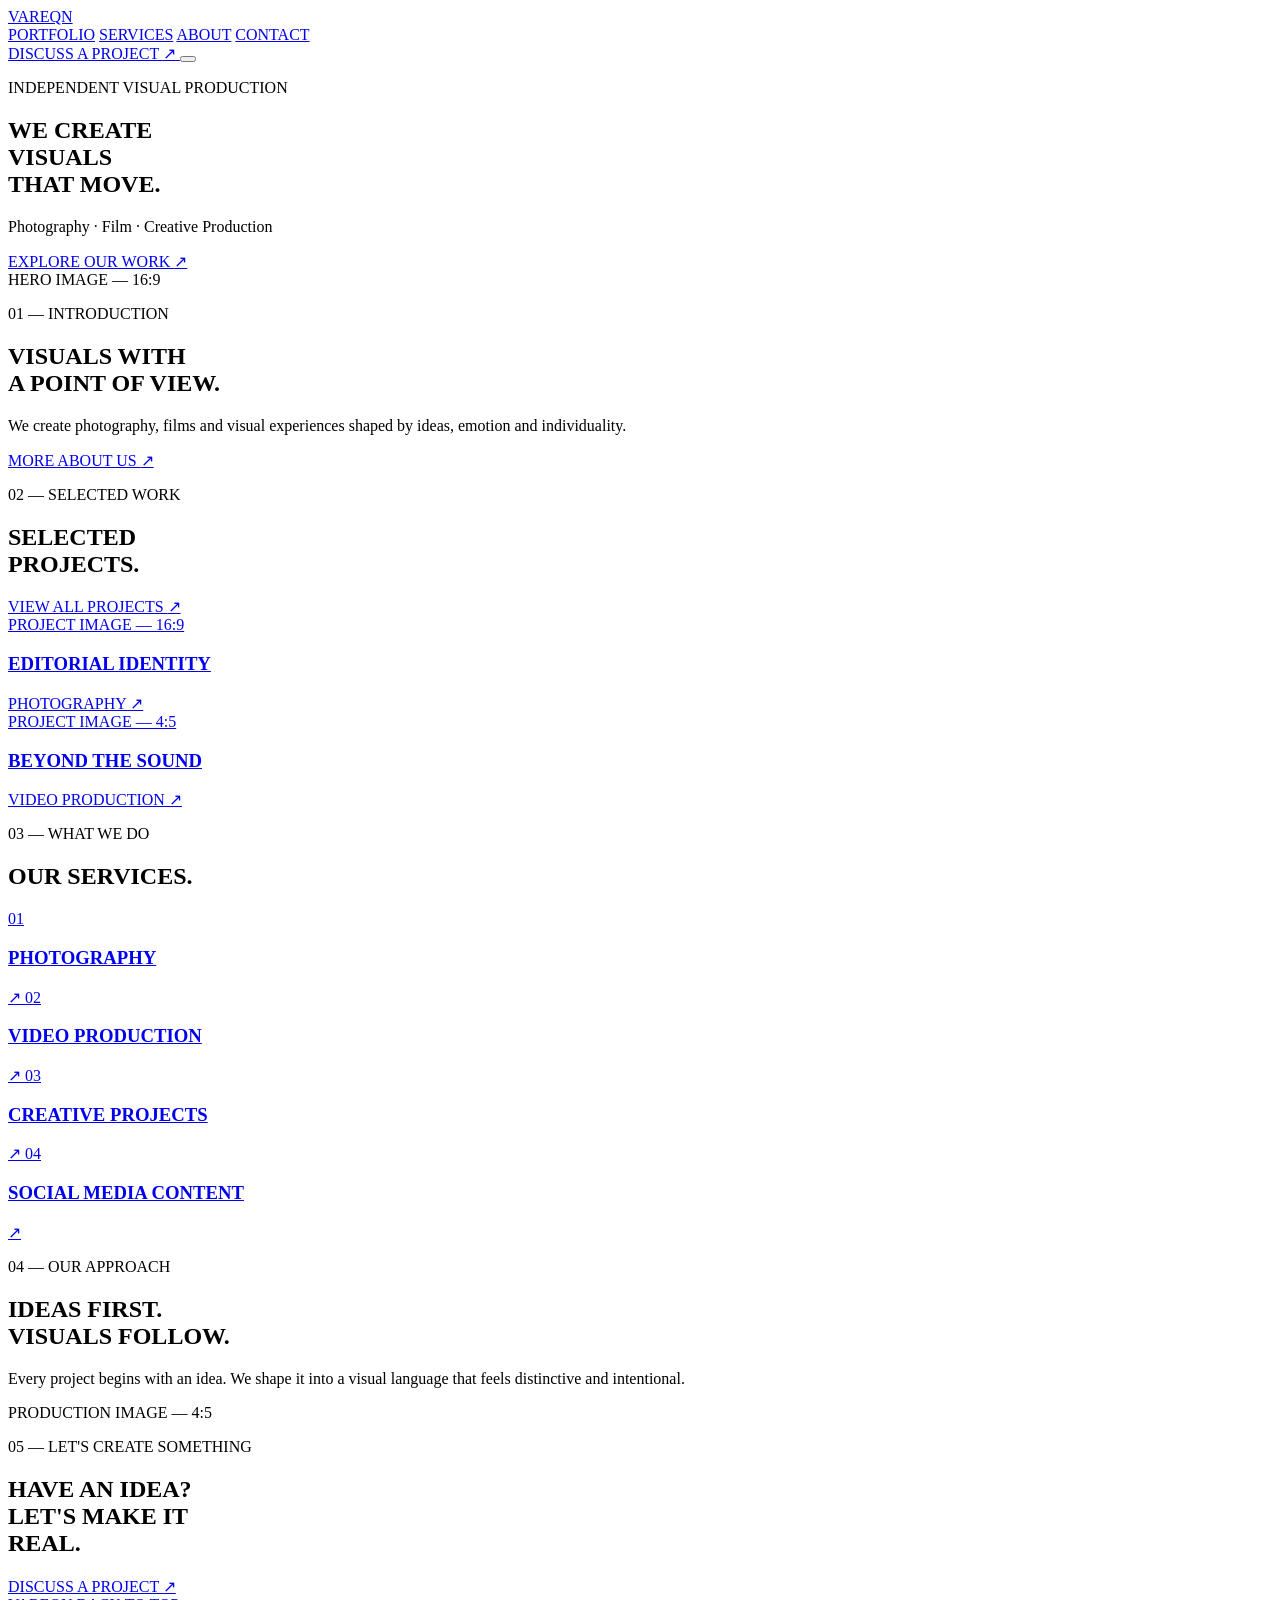
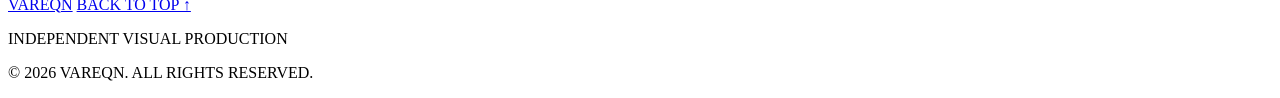
==== index.html @ 2f2aab73 "Create index.html" ====
<!DOCTYPE html>
<html lang="en">
<head>
  <meta charset="UTF-8">
  <meta name="viewport" content="width=device-width, initial-scale=1.0">

  <title>VAREQN — Independent Visual Production</title>
  <meta name="description" content="Photography, film and creative production for individuals, brands and businesses.">

  <meta name="theme-color" content="#101010">

  <!-- Google Fonts -->
  <link rel="preconnect" href="https://fonts.googleapis.com">
  <link rel="preconnect" href="https://fonts.gstatic.com" crossorigin>
  <link href="https://fonts.googleapis.com/css2?family=Inter:wght@400;500;600;700&family=Space+Grotesk:wght@400;500;600;700&display=swap" rel="stylesheet">

  <!-- Main stylesheet -->
  <link rel="stylesheet" href="./assets/css/style.css">

  <script src="./assets/js/main.js" defer></script>
</head>

<body>

  <!-- HEADER -->
  <header class="header">
    <div class="container header__inner">

      <a class="logo" href="./" aria-label="VAREQN Home">VAREQN</a>

      <nav class="nav" id="main-nav" aria-label="Main navigation">
        <a href="./portfolio/">PORTFOLIO</a>
        <a href="./services/">SERVICES</a>
        <a href="./about/">ABOUT</a>
        <a href="./contact/">CONTACT</a>
      </nav>

      <a class="button button--primary header__cta" href="./contact/">
        DISCUSS A PROJECT <span>↗</span>
      </a>

      <button class="menu-toggle" aria-label="Open menu"
        aria-expanded="false" aria-controls="main-nav">
        <span></span>
        <span></span>
      </button>

    </div>
  </header>


  <main>

    <!-- HERO -->
    <section class="hero">
      <div class="container">

        <div class="hero__content">
          <p class="eyebrow">INDEPENDENT VISUAL PRODUCTION</p>

          <h1 class="hero__title">
            WE CREATE<br>
            VISUALS<br>
            <span>THAT MOVE.</span>
          </h1>

          <div class="hero__bottom">
            <p class="hero__description">
              Photography · Film · Creative Production
            </p>

            <a class="text-link" href="./portfolio/">
              EXPLORE OUR WORK <span>↗</span>
            </a>
          </div>
        </div>

        <div class="media-placeholder hero__image">
          <span>HERO IMAGE — 16:9</span>
        </div>

      </div>
    </section>


    <!-- INTRODUCTION -->
    <section class="section introduction">
      <div class="container">

        <p class="eyebrow">01 — INTRODUCTION</p>

        <div class="introduction__content">
          <h2 class="section-title">
            VISUALS WITH<br>
            A POINT OF VIEW.
          </h2>

          <div class="introduction__text">
            <p>
              We create photography, films and visual experiences
              shaped by ideas, emotion and individuality.
            </p>

            <a class="text-link" href="./about/">
              MORE ABOUT US <span>↗</span>
            </a>
          </div>
        </div>

      </div>
    </section>


    <!-- PORTFOLIO -->
    <section class="section portfolio">
      <div class="container">

        <div class="section-heading">
          <div>
            <p class="eyebrow">02 — SELECTED WORK</p>
            <h2 class="section-title">SELECTED<br>PROJECTS.</h2>
          </div>

          <a class="text-link" href="./portfolio/">
            VIEW ALL PROJECTS <span>↗</span>
          </a>
        </div>

        <div class="portfolio__grid">

          <a class="project project--large"
            href="./portfolio/editorial-project-01/">
            <div class="media-placeholder project__image">
              <span>PROJECT IMAGE — 16:9</span>
            </div>
            <div class="project__info">
              <h3>EDITORIAL IDENTITY</h3>
              <span>PHOTOGRAPHY ↗</span>
            </div>
          </a>

          <a class="project project--small"
            href="./portfolio/">
            <div class="media-placeholder project__image">
              <span>PROJECT IMAGE — 4:5</span>
            </div>
            <div class="project__info">
              <h3>BEYOND THE SOUND</h3>
              <span>VIDEO PRODUCTION ↗</span>
            </div>
          </a>

        </div>

      </div>
    </section>


    <!-- SERVICES -->
    <section class="section services">
      <div class="container">

        <p class="eyebrow">03 — WHAT WE DO</p>
        <h2 class="section-title">OUR SERVICES.</h2>

        <div class="services__list">

          <a class="service-item" href="./services/photography/">
            <span class="service-item__number">01</span>
            <h3>PHOTOGRAPHY</h3>
            <span class="service-item__arrow">↗</span>
          </a>

          <a class="service-item" href="./services/video-production/">
            <span class="service-item__number">02</span>
            <h3>VIDEO PRODUCTION</h3>
            <span class="service-item__arrow">↗</span>
          </a>

          <a class="service-item" href="./services/creative-projects/">
            <span class="service-item__number">03</span>
            <h3>CREATIVE PROJECTS</h3>
            <span class="service-item__arrow">↗</span>
          </a>

          <a class="service-item" href="./services/social-media-content/">
            <span class="service-item__number">04</span>
            <h3>SOCIAL MEDIA CONTENT</h3>
            <span class="service-item__arrow">↗</span>
          </a>

        </div>

      </div>
    </section>


    <!-- OUR APPROACH -->
    <section class="section approach">
      <div class="container">

        <p class="eyebrow">04 — OUR APPROACH</p>

        <div class="approach__grid">

          <div>
            <h2 class="section-title">
              IDEAS FIRST.<br>
              VISUALS FOLLOW.
            </h2>

            <p class="approach__text">
              Every project begins with an idea.
              We shape it into a visual language
              that feels distinctive and intentional.
            </p>
          </div>

          <div class="media-placeholder approach__image">
            <span>PRODUCTION IMAGE — 4:5</span>
          </div>

        </div>

      </div>
    </section>


    <!-- CONTACT CTA -->
    <section class="section contact-cta">
      <div class="container">

        <p class="eyebrow">05 — LET'S CREATE SOMETHING</p>

        <h2 class="contact-cta__title">
          HAVE AN IDEA?<br>
          LET'S MAKE IT<br>
          <span>REAL.</span>
        </h2>

        <a class="button button--primary" href="./contact/">
          DISCUSS A PROJECT <span>↗</span>
        </a>

      </div>
    </section>

  </main>


  <!-- FOOTER -->
  <footer class="footer">
    <div class="container">

      <div class="footer__top">
        <a class="logo logo--large" href="./">VAREQN</a>

        <a class="text-link" href="#">
          BACK TO TOP ↑
        </a>
      </div>

      <div class="footer__bottom">
        <p>INDEPENDENT VISUAL PRODUCTION</p>
        <p>© 2026 VAREQN. ALL RIGHTS RESERVED.</p>
      </div>

    </div>
  </footer>

</body>
</html>
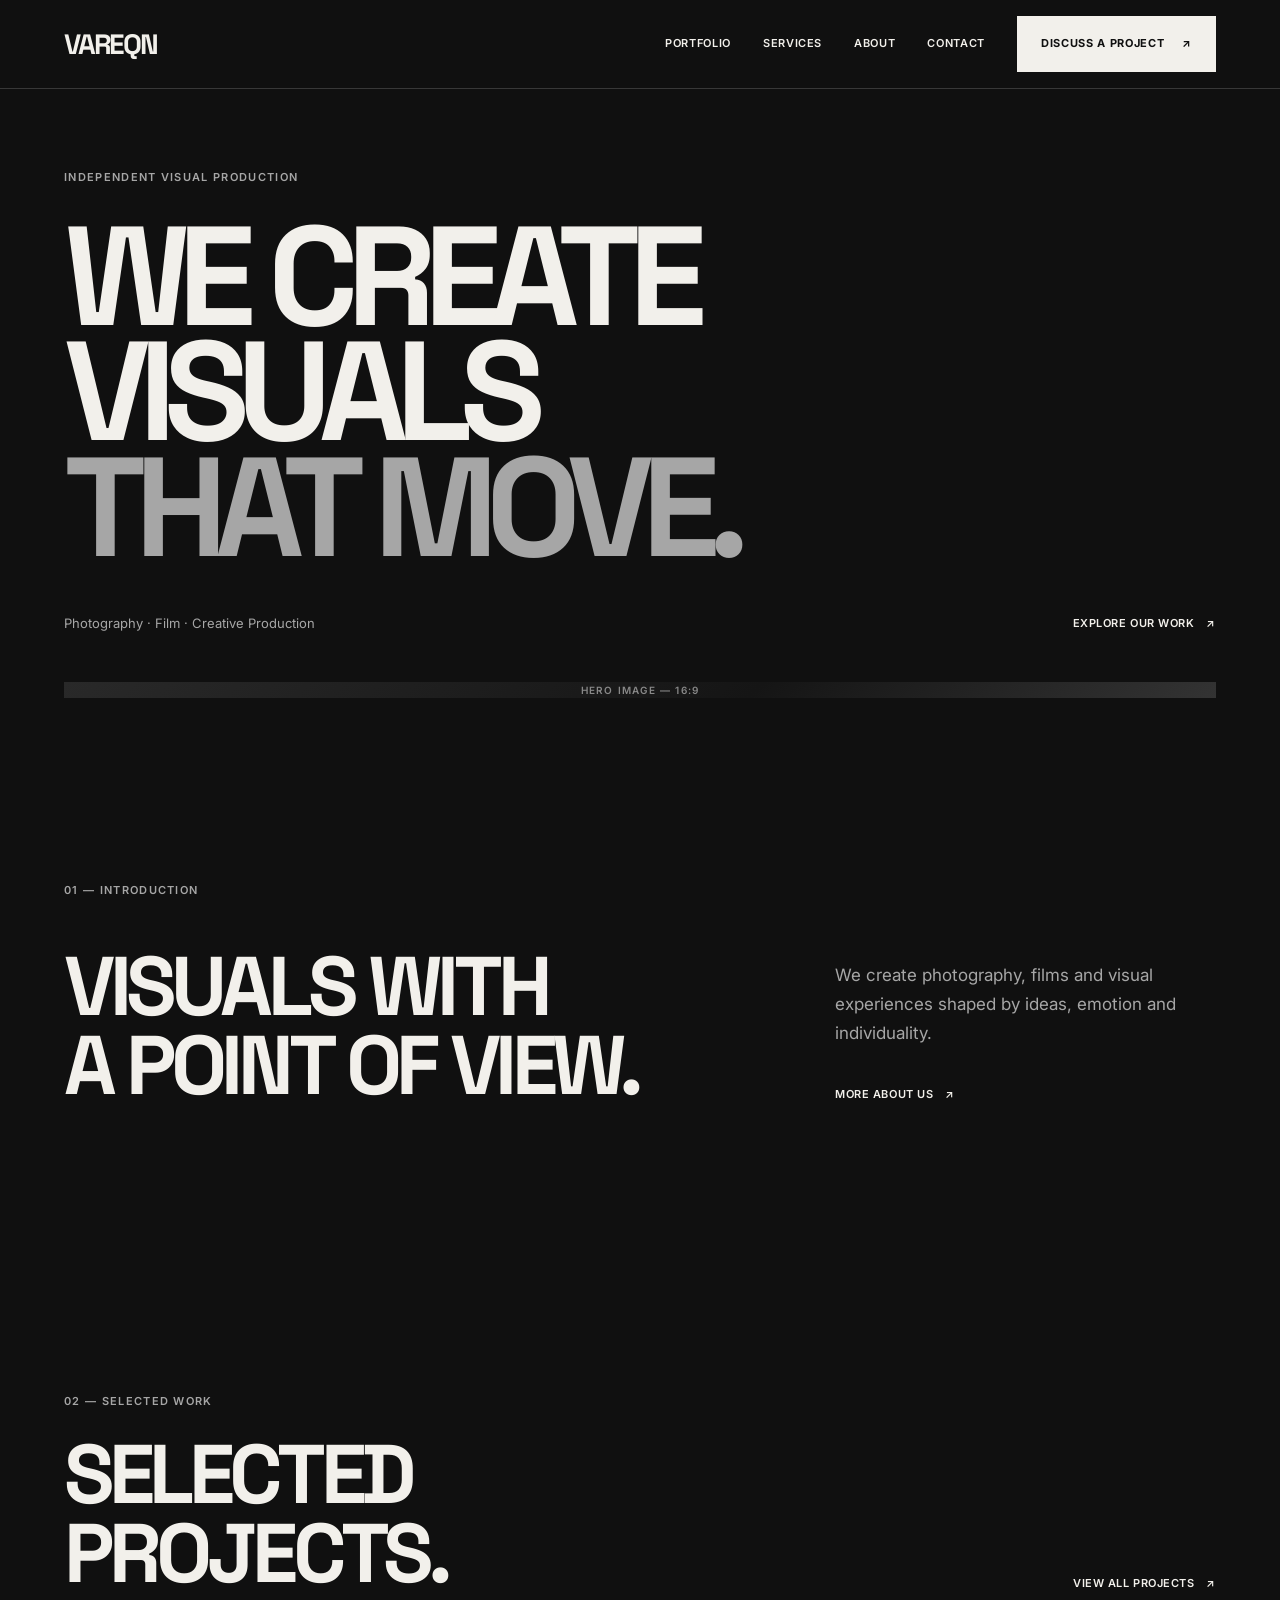
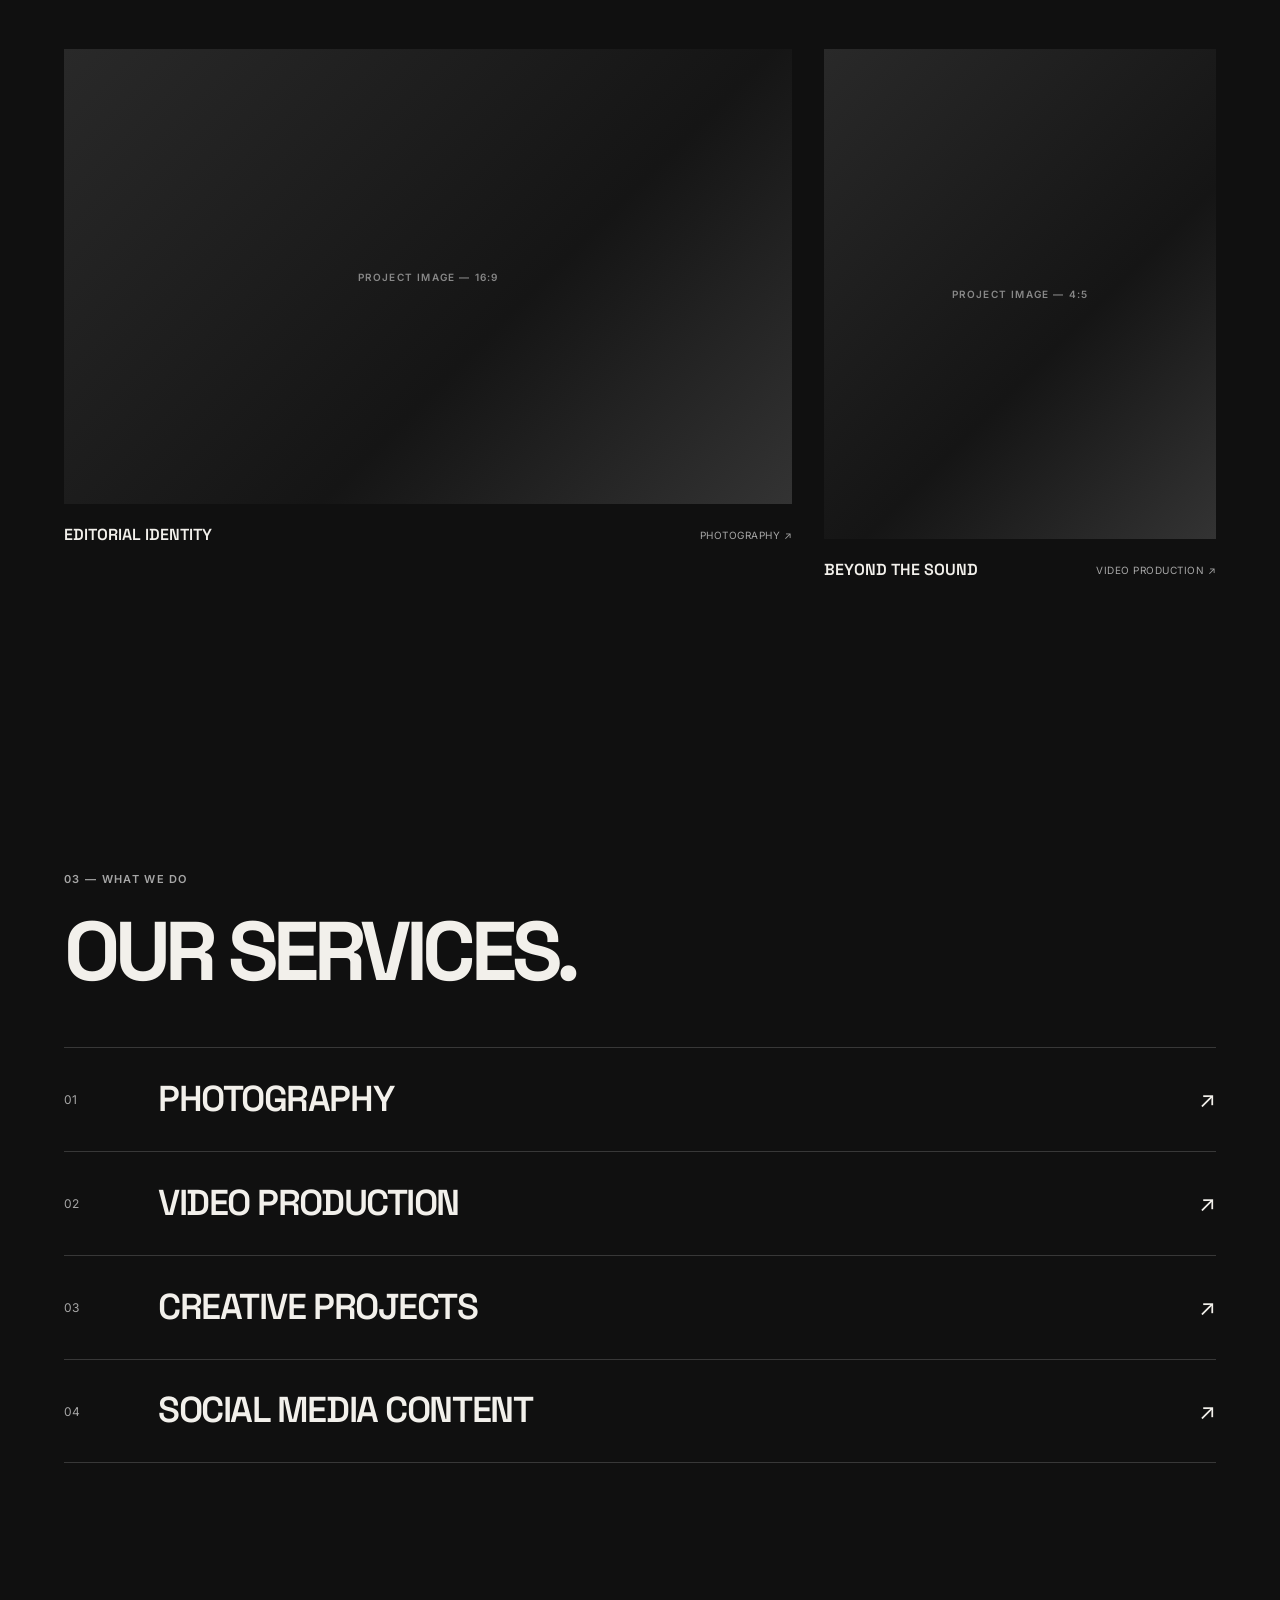
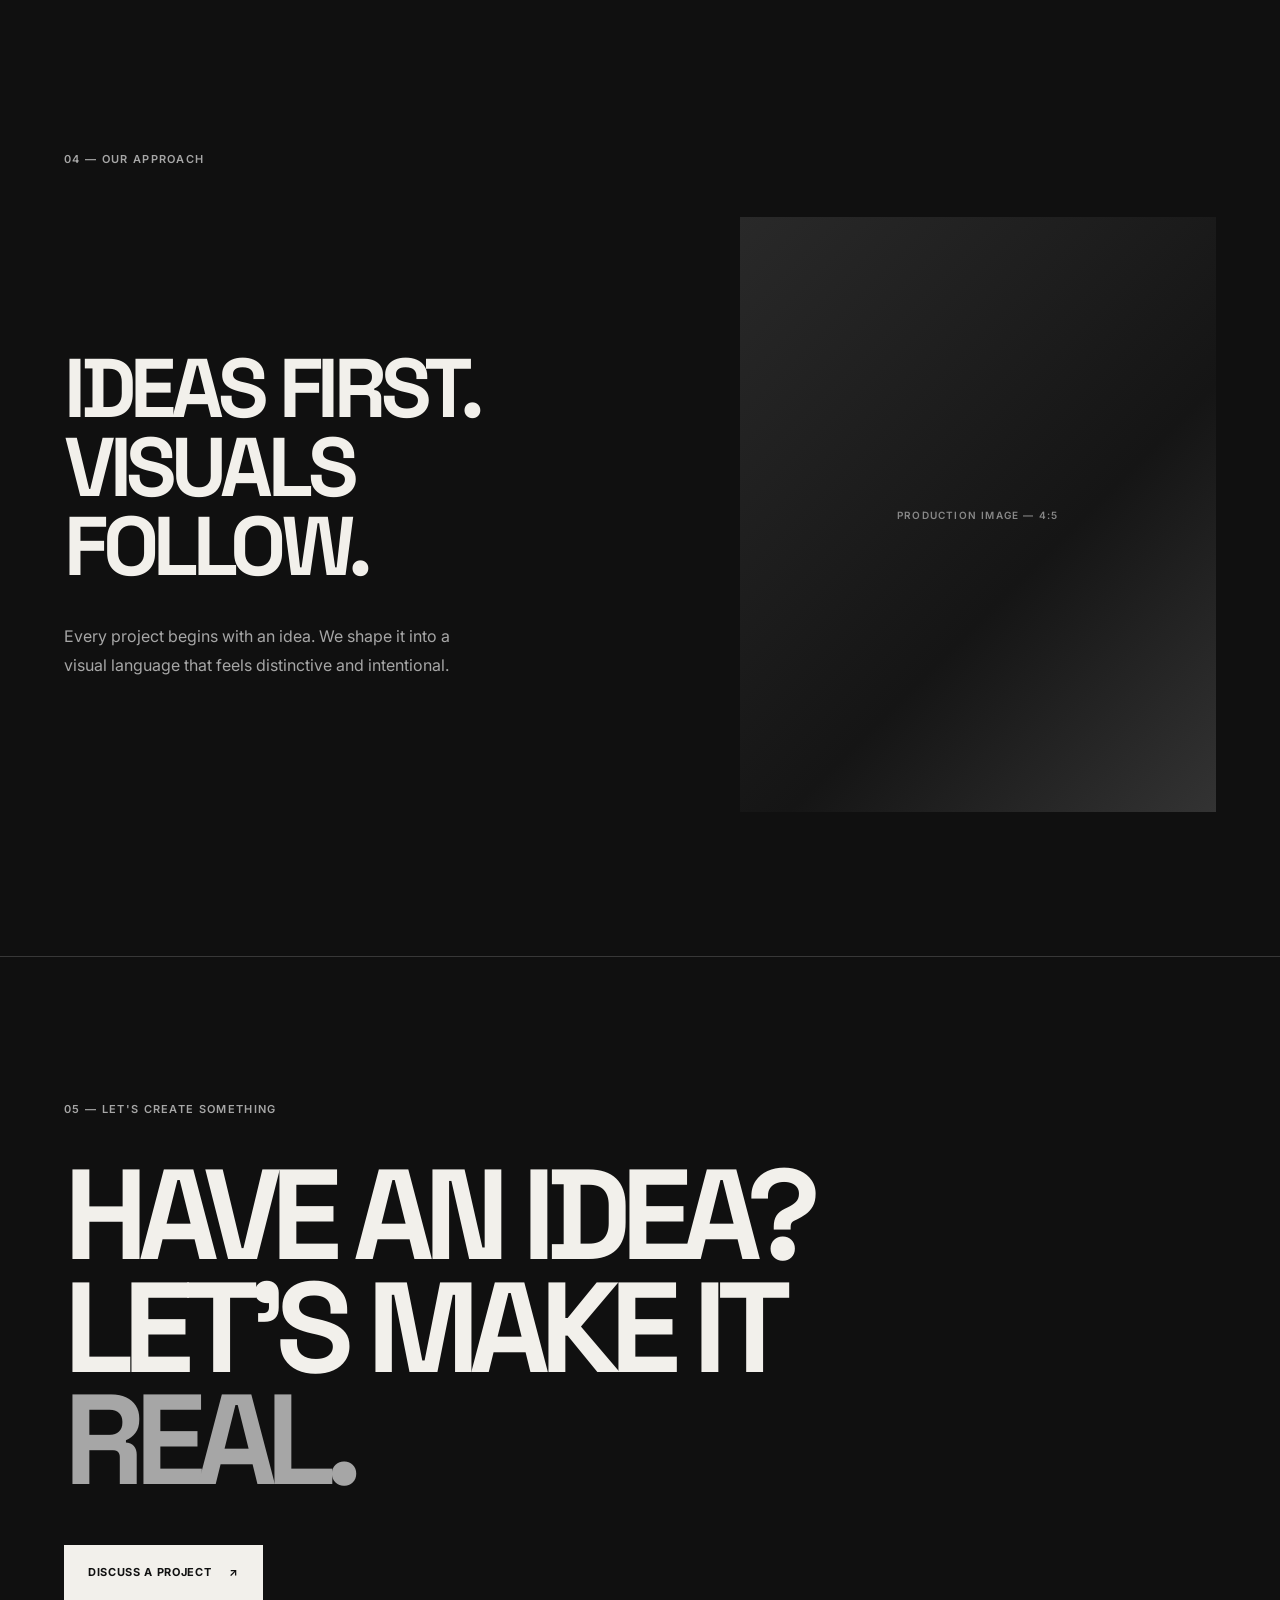
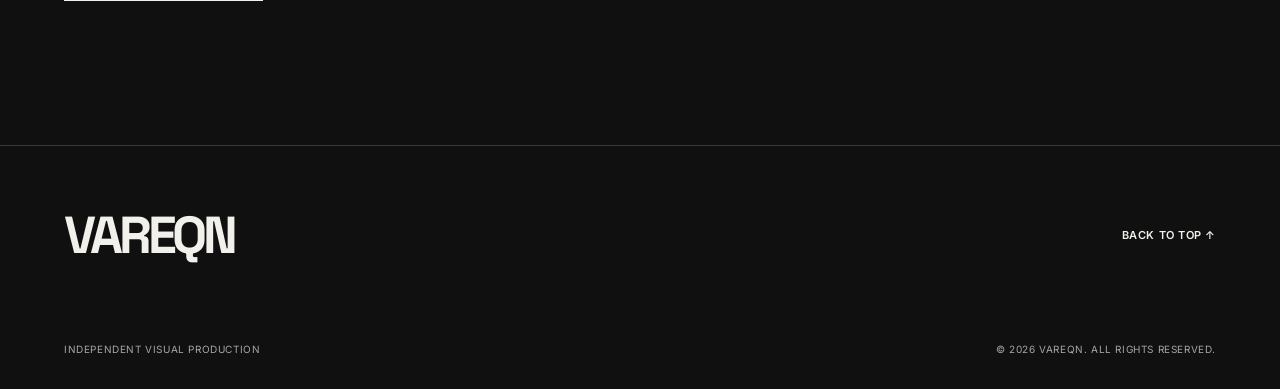
==== commit ca88af9d: "Update index.html" ====
--- a/index.html
+++ b/index.html
@@ -23,7 +23,7 @@
 <body>
 
   <!-- HEADER -->
-  <header class="header">
+  <header class="header" id="top">
     <div class="container header__inner">
 
       <a class="logo" href="./" aria-label="VAREQN Home">VAREQN</a>
@@ -255,9 +255,9 @@
       <div class="footer__top">
         <a class="logo logo--large" href="./">VAREQN</a>
 
-        <a class="text-link" href="#">
-          BACK TO TOP ↑
-        </a>
+        <a class="text-link" href="#top">
+        BACK TO TOP ↑
+        </a>         
       </div>
 
       <div class="footer__bottom">
--- a/assets/css/style.css
+++ b/assets/css/style.css
@@ -0,0 +1,608 @@
+/* ========================================
+   1. DESIGN SYSTEM
+======================================== */
+
+:root {
+  --color-bg: #101010;
+  --color-surface: #1C1C1C;
+  --color-text: #F2F0EB;
+  --color-muted: #A6A6A6;
+  --color-border: #383838;
+
+  --font-heading: "Space Grotesk", sans-serif;
+  --font-body: "Inter", sans-serif;
+
+  --container-width: 1440px;
+  --page-gutter: 64px;
+
+  --space-1: 8px;
+  --space-2: 16px;
+  --space-3: 24px;
+  --space-4: 32px;
+  --space-5: 48px;
+  --space-6: 64px;
+
+  --section-space: 144px;
+  --button-height: 56px;
+}
+
+
+/* ========================================
+   2. RESET & BASE
+======================================== */
+
+* {
+  margin: 0;
+  padding: 0;
+  box-sizing: border-box;
+}
+
+html {
+  scroll-behavior: smooth;
+}
+
+body {
+  background: var(--color-bg);
+  color: var(--color-text);
+  font-family: var(--font-body);
+  font-size: 16px;
+  line-height: 1.6;
+  -webkit-font-smoothing: antialiased;
+}
+
+a {
+  color: inherit;
+  text-decoration: none;
+}
+
+button {
+  font: inherit;
+}
+
+.container {
+  width: 100%;
+  max-width: var(--container-width);
+  margin: 0 auto;
+  padding-left: var(--page-gutter);
+  padding-right: var(--page-gutter);
+}
+
+.section {
+  padding-top: var(--section-space);
+  padding-bottom: var(--section-space);
+}
+
+
+/* ========================================
+   3. TYPOGRAPHY
+======================================== */
+
+h1, h2, h3, .logo {
+  font-family: var(--font-heading);
+}
+
+.eyebrow {
+  color: var(--color-muted);
+  font-size: 11px;
+  font-weight: 600;
+  letter-spacing: 0.12em;
+  text-transform: uppercase;
+}
+
+.section-title {
+  font-size: clamp(42px, 6.5vw, 88px);
+  font-weight: 700;
+  line-height: 0.95;
+  letter-spacing: -0.065em;
+  text-transform: uppercase;
+}
+
+
+/* ========================================
+   4. HEADER
+======================================== */
+
+.header {
+  position: relative;
+  z-index: 10;
+  border-bottom: 1px solid var(--color-border);
+}
+
+.header__inner {
+  min-height: 88px;
+  display: flex;
+  align-items: center;
+  justify-content: space-between;
+  gap: 32px;
+}
+
+.logo {
+  font-size: 28px;
+  font-weight: 700;
+  letter-spacing: -0.08em;
+}
+
+.nav {
+  display: flex;
+  align-items: center;
+  gap: 32px;
+  margin-left: auto;
+}
+
+.nav a,
+.header__cta {
+  font-size: 11px;
+  font-weight: 600;
+  letter-spacing: 0.06em;
+}
+
+.nav a {
+  transition: color 0.25s ease;
+}
+
+.nav a:hover {
+  color: var(--color-muted);
+}
+
+
+/* ========================================
+   5. BUTTONS & LINKS
+======================================== */
+
+.button {
+  min-height: var(--button-height);
+  padding: 0 24px;
+  display: inline-flex;
+  align-items: center;
+  justify-content: center;
+  gap: 18px;
+  font-size: 11px;
+  font-weight: 700;
+  letter-spacing: 0.06em;
+  transition: background 0.25s ease, color 0.25s ease;
+}
+
+.button--primary {
+  background: var(--color-text);
+  color: var(--color-bg);
+}
+
+.button--primary:hover {
+  background: var(--color-muted);
+}
+
+.text-link {
+  display: inline-flex;
+  align-items: center;
+  gap: 12px;
+  font-size: 11px;
+  font-weight: 600;
+  letter-spacing: 0.05em;
+}
+
+.text-link span {
+  transition: transform 0.25s ease;
+}
+
+.text-link:hover span {
+  transform: translate(4px, -4px);
+}
+
+
+/* ========================================
+   6. MOBILE MENU
+======================================== */
+
+.menu-toggle {
+  display: none;
+  width: 42px;
+  height: 42px;
+  background: transparent;
+  border: 0;
+  cursor: pointer;
+}
+
+.menu-toggle span {
+  display: block;
+  width: 24px;
+  height: 1px;
+  margin: 6px auto;
+  background: var(--color-text);
+}
+
+
+/* ========================================
+   7. HERO
+======================================== */
+
+.hero {
+  padding-top: 80px;
+  padding-bottom: 40px;
+}
+
+.hero__content {
+  padding-bottom: 48px;
+}
+
+.hero__title {
+  margin-top: 32px;
+  font-size: clamp(64px, 11vw, 144px);
+  font-weight: 700;
+  line-height: 0.82;
+  letter-spacing: -0.085em;
+}
+
+.hero__title span {
+  color: var(--color-muted);
+}
+
+.hero__bottom {
+  display: flex;
+  align-items: center;
+  justify-content: space-between;
+  gap: 24px;
+  margin-top: 48px;
+}
+
+.hero__description {
+  color: var(--color-muted);
+  font-size: 13px;
+}
+
+.media-placeholder {
+  position: relative;
+  display: flex;
+  align-items: center;
+  justify-content: center;
+  overflow: hidden;
+  background:
+    linear-gradient(135deg, #292929, #151515 60%, #333333);
+  color: #888;
+}
+
+.media-placeholder span {
+  font-size: 10px;
+  font-weight: 600;
+  letter-spacing: 0.12em;
+}
+
+
+/* ========================================
+   8. INTRODUCTION
+======================================== */
+
+.introduction__content {
+  display: grid;
+  grid-template-columns: 1.3fr 0.7fr;
+  gap: 64px;
+  align-items: end;
+  margin-top: 48px;
+}
+
+.introduction__text {
+  max-width: 390px;
+}
+
+.introduction__text p {
+  margin-bottom: 32px;
+  color: var(--color-muted);
+  font-size: 17px;
+  line-height: 1.7;
+}
+
+
+/* ========================================
+   9. PORTFOLIO
+======================================== */
+
+.section-heading {
+  display: flex;
+  align-items: end;
+  justify-content: space-between;
+  gap: 32px;
+  margin-bottom: 56px;
+}
+
+.section-heading .section-title {
+  margin-top: 24px;
+}
+
+.portfolio__grid {
+  display: grid;
+  grid-template-columns: 1.3fr 0.7fr;
+  gap: 32px;
+  align-items: start;
+}
+
+.project__image {
+  width: 100%;
+  aspect-ratio: 16 / 10;
+  transition: filter 0.3s ease;
+}
+
+.project--small .project__image {
+  aspect-ratio: 4 / 5;
+}
+
+.project:hover .project__image {
+  filter: brightness(1.2);
+}
+
+.project__info {
+  display: flex;
+  align-items: center;
+  justify-content: space-between;
+  gap: 16px;
+  margin-top: 18px;
+}
+
+.project__info h3 {
+  font-size: 16px;
+  font-weight: 600;
+}
+
+.project__info span {
+  color: var(--color-muted);
+  font-size: 10px;
+  letter-spacing: 0.05em;
+}
+
+
+/* ========================================
+   10. SERVICES
+======================================== */
+
+.services .section-title {
+  margin-top: 24px;
+  margin-bottom: 56px;
+}
+
+.service-item {
+  min-height: 104px;
+  display: grid;
+  grid-template-columns: 70px 1fr 40px;
+  align-items: center;
+  gap: 24px;
+  border-top: 1px solid var(--color-border);
+  transition: padding 0.25s ease;
+}
+
+.service-item:last-child {
+  border-bottom: 1px solid var(--color-border);
+}
+
+.service-item:hover {
+  padding-left: 12px;
+}
+
+.service-item__number {
+  color: var(--color-muted);
+  font-size: 12px;
+}
+
+.service-item h3 {
+  font-size: clamp(20px, 3vw, 36px);
+  font-weight: 600;
+  letter-spacing: -0.04em;
+}
+
+.service-item__arrow {
+  text-align: right;
+  font-size: 22px;
+}
+
+
+/* ========================================
+   11. APPROACH
+======================================== */
+
+.approach__grid {
+  display: grid;
+  grid-template-columns: 1fr 0.8fr;
+  gap: 80px;
+  align-items: center;
+  margin-top: 48px;
+}
+
+.approach__text {
+  max-width: 400px;
+  margin-top: 36px;
+  color: var(--color-muted);
+  line-height: 1.8;
+}
+
+.approach__image {
+  aspect-ratio: 4 / 5;
+}
+
+
+/* ========================================
+   12. CONTACT CTA
+======================================== */
+
+.contact-cta {
+  border-top: 1px solid var(--color-border);
+}
+
+.contact-cta__title {
+  margin-top: 40px;
+  margin-bottom: 48px;
+  font-size: clamp(64px, 10vw, 136px);
+  font-weight: 700;
+  line-height: 0.88;
+  letter-spacing: -0.08em;
+}
+
+.contact-cta__title span {
+  color: var(--color-muted);
+}
+
+
+/* ========================================
+   13. FOOTER
+======================================== */
+
+.footer {
+  padding-top: 48px;
+  padding-bottom: 32px;
+  border-top: 1px solid var(--color-border);
+}
+
+.footer__top,
+.footer__bottom {
+  display: flex;
+  align-items: center;
+  justify-content: space-between;
+  gap: 24px;
+}
+
+.logo--large {
+  font-size: 52px;
+}
+
+.footer__bottom {
+  margin-top: 64px;
+  color: var(--color-muted);
+  font-size: 10px;
+  letter-spacing: 0.06em;
+}
+
+
+/* ========================================
+   14. RESPONSIVE
+======================================== */
+
+@media (max-width: 1024px) {
+  :root {
+    --page-gutter: 32px;
+    --section-space: 100px;
+  }
+
+  .nav {
+    gap: 18px;
+  }
+
+  .header__cta {
+    padding: 0 16px;
+  }
+
+  .introduction__content,
+  .approach__grid {
+    gap: 40px;
+  }
+}
+
+
+@media (max-width: 767px) {
+  :root {
+    --page-gutter: 20px;
+    --section-space: 80px;
+  }
+
+  .header__inner {
+    min-height: 72px;
+  }
+
+  .logo {
+    font-size: 25px;
+  }
+
+  .header__cta {
+    display: none;
+  }
+
+  .menu-toggle {
+    display: block;
+  }
+
+  .nav {
+    position: absolute;
+    top: 72px;
+    left: 0;
+    right: 0;
+    display: none;
+    flex-direction: column;
+    align-items: stretch;
+    gap: 0;
+    padding: 12px var(--page-gutter) 24px;
+    background: var(--color-bg);
+    border-bottom: 1px solid var(--color-border);
+  }
+
+  .nav.is-open {
+    display: flex;
+  }
+
+  .nav a {
+    padding: 16px 0;
+    border-bottom: 1px solid var(--color-border);
+  }
+
+  .hero {
+    padding-top: 64px;
+  }
+
+  .hero__title {
+    font-size: clamp(58px, 13vw, 90px);
+  }
+
+  .hero__bottom {
+    align-items: flex-start;
+    flex-direction: column;
+  }
+
+  .introduction__content,
+  .approach__grid,
+  .portfolio__grid {
+    grid-template-columns: 1fr;
+  }
+
+  .introduction__content {
+    gap: 32px;
+  }
+
+  .section-heading {
+    align-items: flex-start;
+    flex-direction: column;
+  }
+
+  .project--small .project__image {
+    aspect-ratio: 16 / 10;
+  }
+
+  .service-item {
+    min-height: 82px;
+    grid-template-columns: 34px 1fr 24px;
+    gap: 12px;
+  }
+
+  .service-item h3 {
+    font-size: 20px;
+  }
+
+  .approach__grid {
+    gap: 32px;
+  }
+
+  .contact-cta__title {
+    font-size: clamp(56px, 12vw, 88px);
+  }
+
+  .footer__bottom {
+    align-items: flex-start;
+    flex-direction: column;
+    gap: 12px;
+    margin-top: 40px;
+  }
+}
+
+
+@media (prefers-reduced-motion: reduce) {
+  *,
+  *::before,
+  *::after {
+    scroll-behavior: auto !important;
+    transition-duration: 0.01ms !important;
+    animation-duration: 0.01ms !important;
+  }
+}
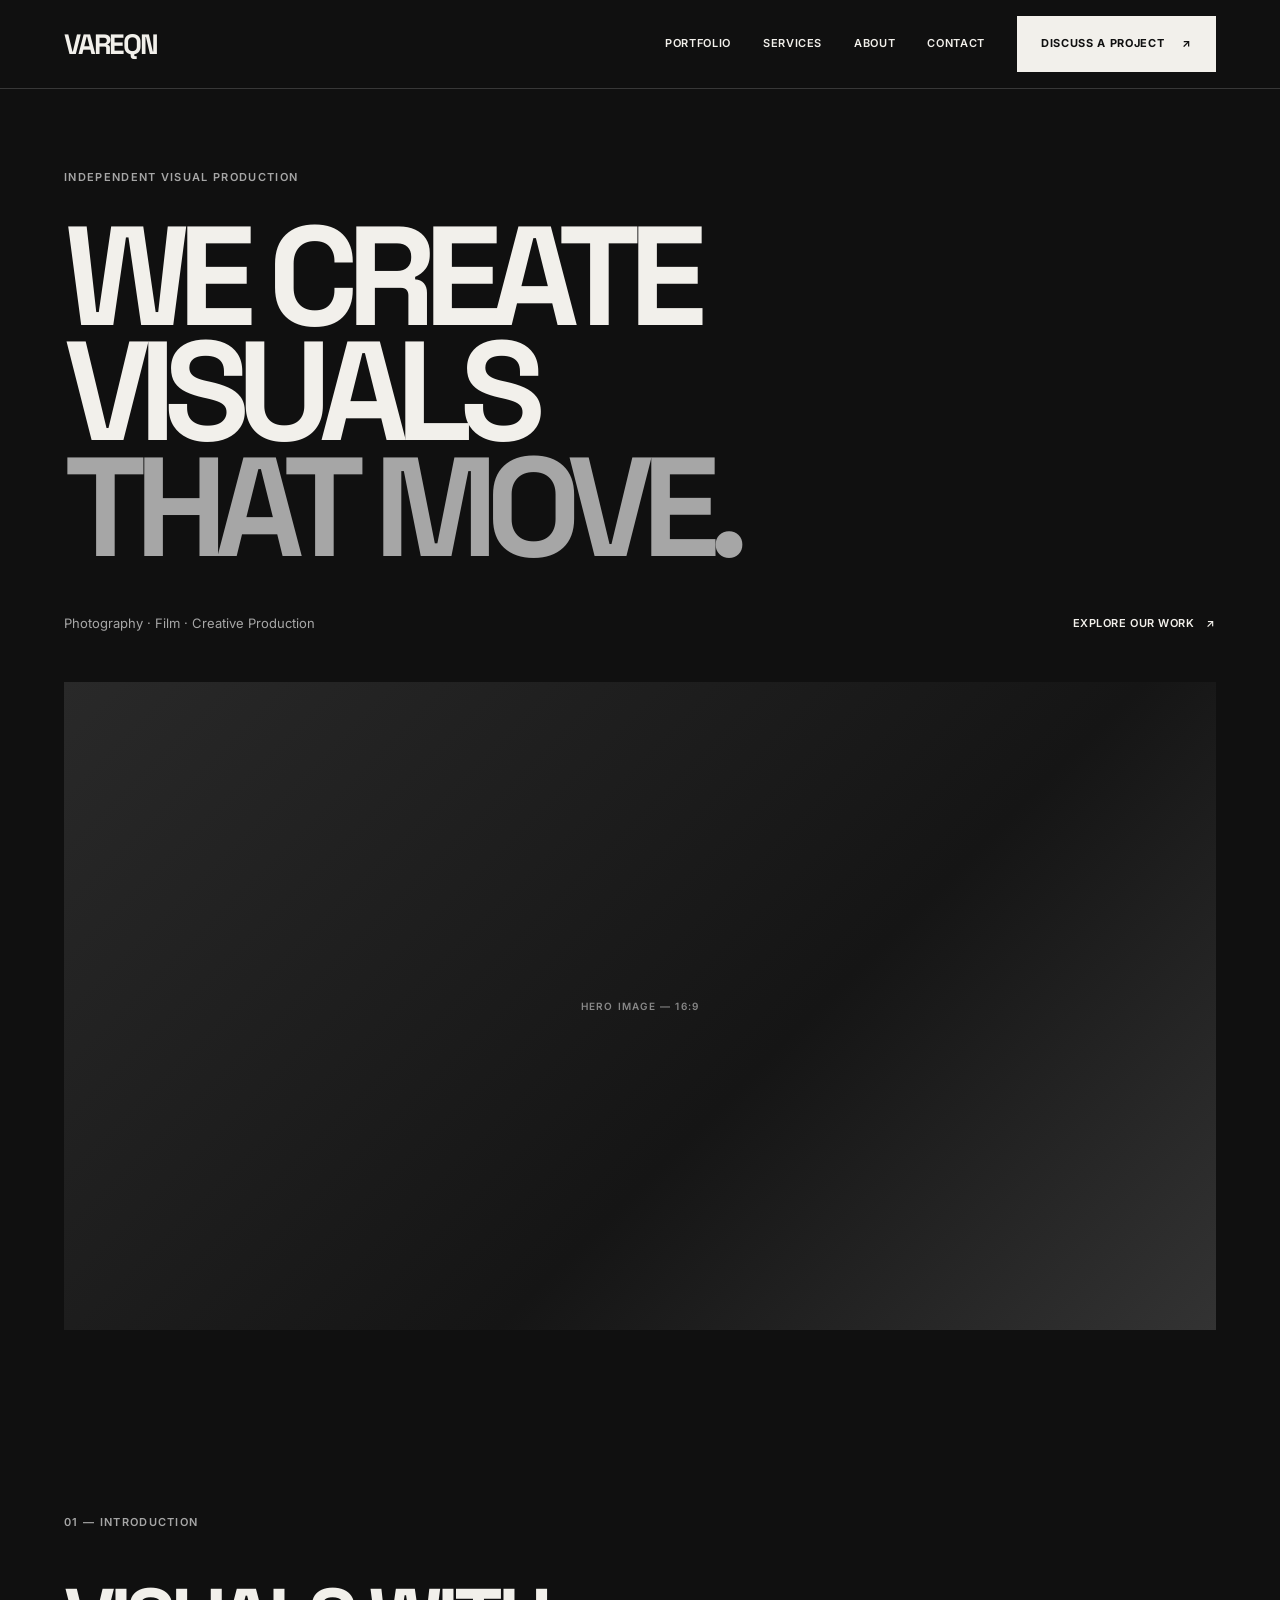
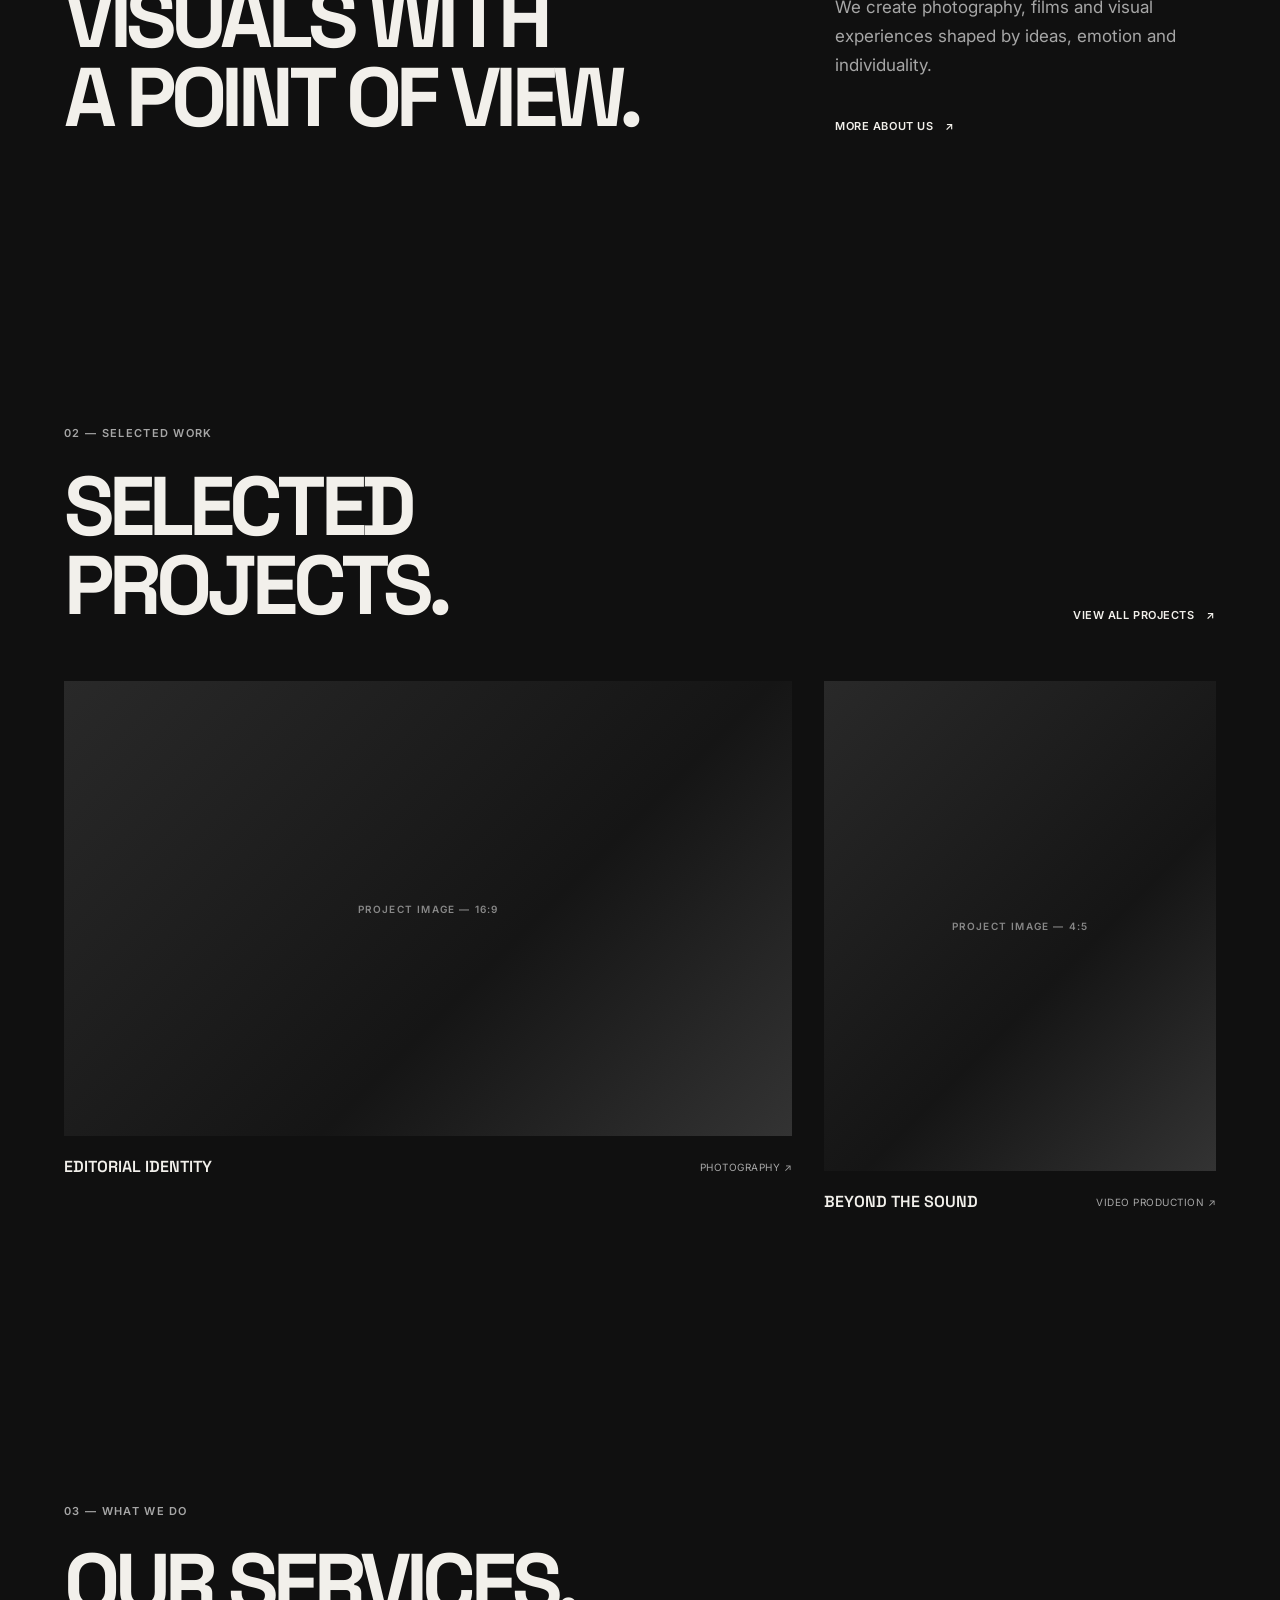
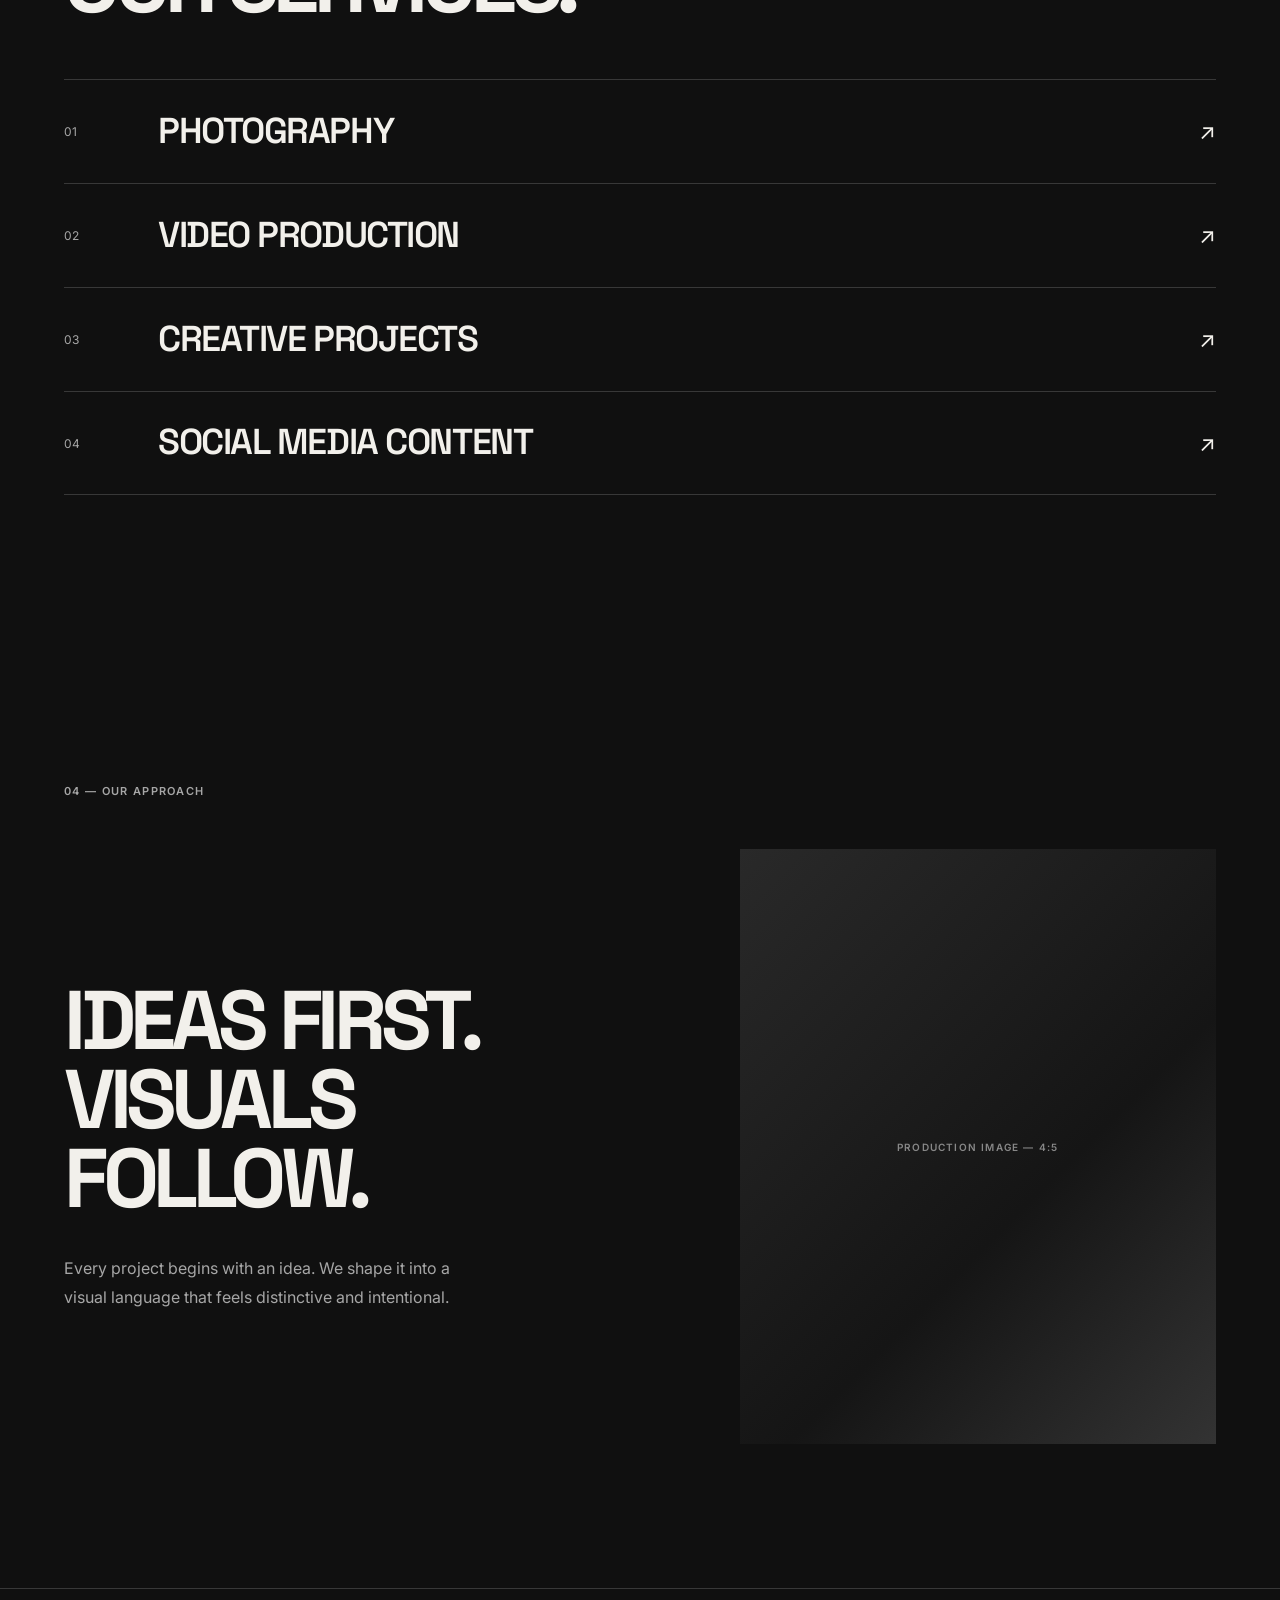
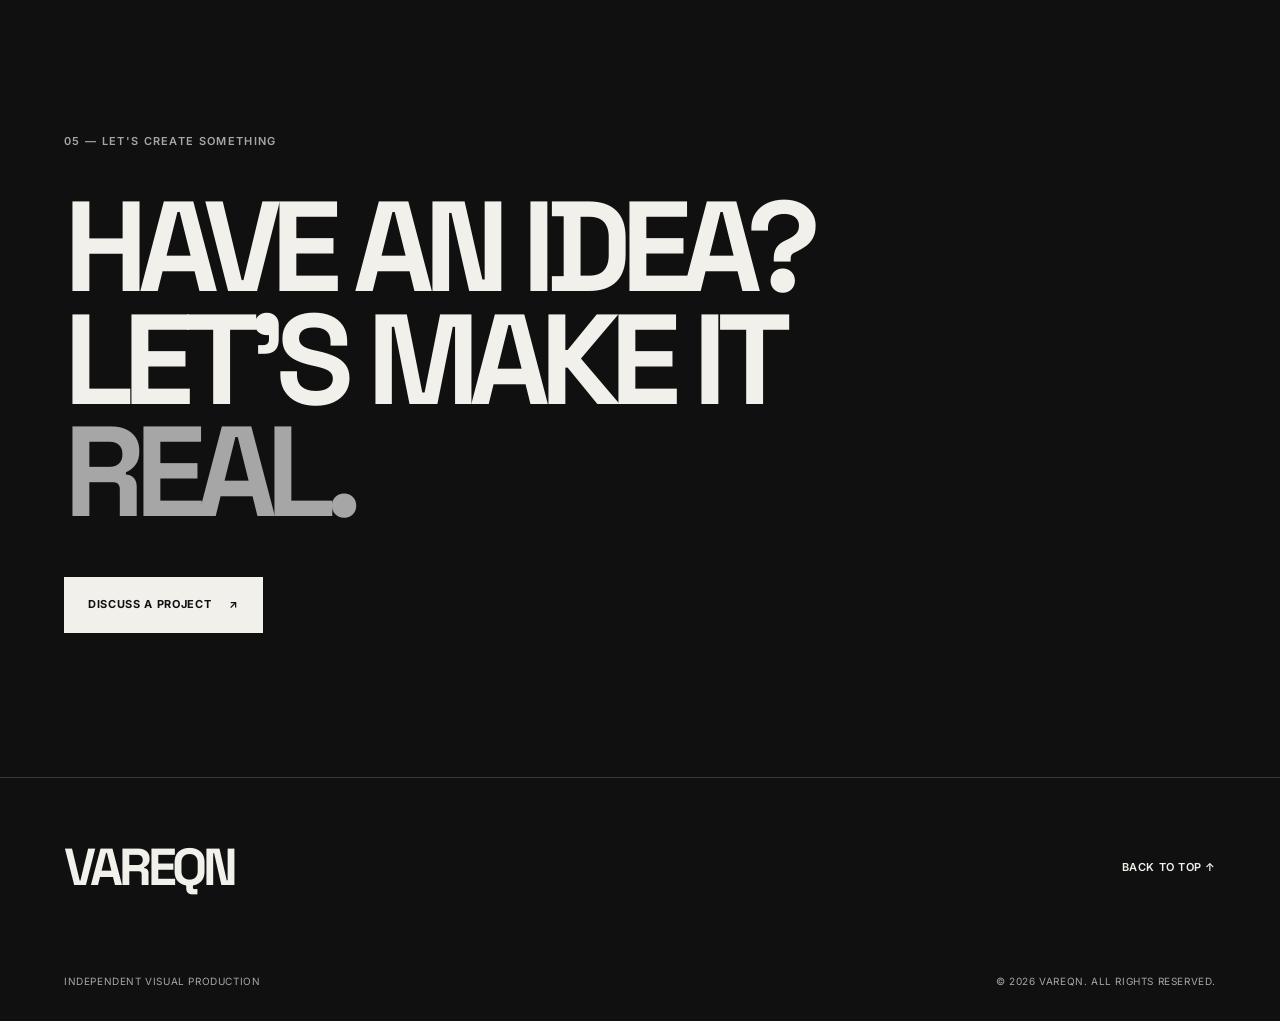
==== commit 2fcd9228: "Update index.html" ====
--- a/index.html
+++ b/index.html
@@ -14,8 +14,10 @@
   <link rel="preconnect" href="https://fonts.gstatic.com" crossorigin>
   <link href="https://fonts.googleapis.com/css2?family=Inter:wght@400;500;600;700&family=Space+Grotesk:wght@400;500;600;700&display=swap" rel="stylesheet">
 
-  <!-- Main stylesheet -->
-  <link rel="stylesheet" href="./assets/css/style.css">
+  <!-- CSS -->
+  <link rel="stylesheet" href="./assets/css/base.css">
+  <link rel="stylesheet" href="./assets/css/header-footer.css">
+  <link rel="stylesheet" href="./assets/css/home.css">
 
   <script src="./assets/js/main.js" defer></script>
 </head>
--- a/assets/css/base.css
+++ b/assets/css/base.css
@@ -0,0 +1,258 @@
+/* VAREQN — BASE STYLES
+   Design tokens, reset, typography, shared layout and accessibility.
+   Responsive foundation rules from the original stylesheet are retained here.
+*/
+
+/* ========================================
+   1. DESIGN SYSTEM
+======================================== */
+
+:root {
+  --color-bg: #101010;
+  --color-surface: #1C1C1C;
+  --color-text: #F2F0EB;
+  --color-muted: #A6A6A6;
+  --color-border: #383838;
+
+  --font-heading: "Space Grotesk", sans-serif;
+  --font-body: "Inter", sans-serif;
+
+  --container-width: 1440px;
+  --page-gutter: 64px;
+
+  --space-1: 8px;
+  --space-2: 16px;
+  --space-3: 24px;
+  --space-4: 32px;
+  --space-5: 48px;
+  --space-6: 64px;
+
+  --section-space: 144px;
+  --button-height: 56px;
+}
+
+
+/* ========================================
+   2. RESET & BASE
+======================================== */
+
+* {
+  margin: 0;
+  padding: 0;
+  box-sizing: border-box;
+}
+
+html {
+  scroll-behavior: smooth;
+}
+
+body {
+  background: var(--color-bg);
+  color: var(--color-text);
+  font-family: var(--font-body);
+  font-size: 16px;
+  line-height: 1.6;
+  -webkit-font-smoothing: antialiased;
+}
+
+a {
+  color: inherit;
+  text-decoration: none;
+}
+
+button {
+  font: inherit;
+}
+
+.container {
+  width: 100%;
+  max-width: var(--container-width);
+  margin: 0 auto;
+  padding-left: var(--page-gutter);
+  padding-right: var(--page-gutter);
+}
+
+.section {
+  padding-top: var(--section-space);
+  padding-bottom: var(--section-space);
+}
+
+
+/* ========================================
+   3. TYPOGRAPHY
+======================================== */
+
+h1,
+h2,
+h3,
+.logo {
+  font-family: var(--font-heading);
+}
+
+.eyebrow {
+  color: var(--color-muted);
+  font-size: 11px;
+  font-weight: 600;
+  letter-spacing: 0.12em;
+  text-transform: uppercase;
+}
+
+.section-title {
+  font-size: clamp(42px, 6.5vw, 88px);
+  font-weight: 700;
+  line-height: 0.95;
+  letter-spacing: -0.065em;
+  text-transform: uppercase;
+}
+
+
+
+/* SHARED RESPONSIVE FOUNDATION + HOME LAYOUT */
+
+/* ========================================
+   15. RESPONSIVE — TABLET
+======================================== */
+
+@media (max-width: 1024px) {
+  :root {
+    --page-gutter: 32px;
+    --section-space: 100px;
+  }
+
+  .nav {
+    gap: 18px;
+  }
+
+  .header__cta {
+    padding: 0 16px;
+  }
+
+  .introduction__content,
+  .approach__grid {
+    gap: 40px;
+  }
+}
+
+
+/* ========================================
+   16. RESPONSIVE — MOBILE
+======================================== */
+
+@media (max-width: 767px) {
+  :root {
+    --page-gutter: 20px;
+    --section-space: 80px;
+  }
+
+  .header__inner {
+    min-height: 72px;
+  }
+
+  .logo {
+    font-size: 25px;
+  }
+
+  .header__cta {
+    display: none;
+  }
+
+  .menu-toggle {
+    display: block;
+  }
+
+  .nav {
+    position: absolute;
+    top: 72px;
+    left: 0;
+    right: 0;
+    display: none;
+    flex-direction: column;
+    align-items: stretch;
+    gap: 0;
+    padding: 12px var(--page-gutter) 24px;
+    background: var(--color-bg);
+    border-bottom: 1px solid var(--color-border);
+  }
+
+  .nav.is-open {
+    display: flex;
+  }
+
+  .nav a {
+    padding: 16px 0;
+    border-bottom: 1px solid var(--color-border);
+  }
+
+  .hero {
+    padding-top: 64px;
+  }
+
+  .hero__title {
+    font-size: clamp(58px, 13vw, 90px);
+  }
+
+  .hero__bottom {
+    align-items: flex-start;
+    flex-direction: column;
+  }
+
+  .introduction__content,
+  .approach__grid,
+  .portfolio__grid {
+    grid-template-columns: 1fr;
+  }
+
+  .introduction__content {
+    gap: 32px;
+  }
+
+  .section-heading {
+    align-items: flex-start;
+    flex-direction: column;
+  }
+
+  .project--small .project__image {
+    aspect-ratio: 16 / 10;
+  }
+
+  .service-item {
+    min-height: 82px;
+    grid-template-columns: 34px 1fr 24px;
+    gap: 12px;
+  }
+
+  .service-item h3 {
+    font-size: 20px;
+  }
+
+  .approach__grid {
+    gap: 32px;
+  }
+
+  .contact-cta__title {
+    font-size: clamp(56px, 12vw, 88px);
+  }
+
+  .footer__bottom {
+    align-items: flex-start;
+    flex-direction: column;
+    gap: 12px;
+    margin-top: 40px;
+  }
+}
+
+
+/* ========================================
+   17. ACCESSIBILITY
+======================================== */
+
+@media (prefers-reduced-motion: reduce) {
+  *,
+  *::before,
+  *::after {
+    scroll-behavior: auto !important;
+    transition-duration: 0.01ms !important;
+    animation-duration: 0.01ms !important;
+  }
+}
+
--- a/assets/css/header-footer.css
+++ b/assets/css/header-footer.css
@@ -0,0 +1,146 @@
+/* VAREQN — SHARED HEADER, NAVIGATION, BUTTONS AND FOOTER */
+
+/* ========================================
+   4. HEADER
+======================================== */
+
+.header {
+  position: relative;
+  z-index: 10;
+  border-bottom: 1px solid var(--color-border);
+}
+
+.header__inner {
+  min-height: 88px;
+  display: flex;
+  align-items: center;
+  justify-content: space-between;
+  gap: 32px;
+}
+
+.logo {
+  font-size: 28px;
+  font-weight: 700;
+  letter-spacing: -0.08em;
+}
+
+.nav {
+  display: flex;
+  align-items: center;
+  gap: 32px;
+  margin-left: auto;
+}
+
+.nav a,
+.header__cta {
+  font-size: 11px;
+  font-weight: 600;
+  letter-spacing: 0.06em;
+}
+
+.nav a {
+  transition: color 0.25s ease;
+}
+
+.nav a:hover {
+  color: var(--color-muted);
+}
+
+
+/* ========================================
+   5. BUTTONS & LINKS
+======================================== */
+
+.button {
+  min-height: var(--button-height);
+  padding: 0 24px;
+  display: inline-flex;
+  align-items: center;
+  justify-content: center;
+  gap: 18px;
+  font-size: 11px;
+  font-weight: 700;
+  letter-spacing: 0.06em;
+  transition: background 0.25s ease, color 0.25s ease;
+}
+
+.button--primary {
+  background: var(--color-text);
+  color: var(--color-bg);
+}
+
+.button--primary:hover {
+  background: var(--color-muted);
+}
+
+.text-link {
+  display: inline-flex;
+  align-items: center;
+  gap: 12px;
+  font-size: 11px;
+  font-weight: 600;
+  letter-spacing: 0.05em;
+}
+
+.text-link span {
+  transition: transform 0.25s ease;
+}
+
+.text-link:hover span {
+  transform: translate(4px, -4px);
+}
+
+
+/* ========================================
+   6. MOBILE MENU
+======================================== */
+
+.menu-toggle {
+  display: none;
+  width: 42px;
+  height: 42px;
+  background: transparent;
+  border: 0;
+  cursor: pointer;
+}
+
+.menu-toggle span {
+  display: block;
+  width: 24px;
+  height: 1px;
+  margin: 6px auto;
+  background: var(--color-text);
+}
+
+
+
+/* ========================================
+   14. FOOTER
+======================================== */
+
+.footer {
+  padding-top: 48px;
+  padding-bottom: 32px;
+  border-top: 1px solid var(--color-border);
+}
+
+.footer__top,
+.footer__bottom {
+  display: flex;
+  align-items: center;
+  justify-content: space-between;
+  gap: 24px;
+}
+
+.logo--large {
+  font-size: 52px;
+}
+
+.footer__bottom {
+  margin-top: 64px;
+  color: var(--color-muted);
+  font-size: 10px;
+  letter-spacing: 0.06em;
+}
+
+
--- a/assets/css/home.css
+++ b/assets/css/home.css
@@ -0,0 +1,250 @@
+/* VAREQN — HOME PAGE */
+
+/* ========================================
+   7. HERO
+======================================== */
+
+.hero {
+  padding-top: 80px;
+  padding-bottom: 40px;
+}
+
+.hero__content {
+  padding-bottom: 48px;
+}
+
+.hero__title {
+  margin-top: 32px;
+  font-size: clamp(64px, 11vw, 144px);
+  font-weight: 700;
+  line-height: 0.82;
+  letter-spacing: -0.085em;
+}
+
+.hero__title span {
+  color: var(--color-muted);
+}
+
+.hero__bottom {
+  display: flex;
+  align-items: center;
+  justify-content: space-between;
+  gap: 24px;
+  margin-top: 48px;
+}
+
+.hero__description {
+  color: var(--color-muted);
+  font-size: 13px;
+}
+
+
+/* ========================================
+   8. IMAGE PLACEHOLDERS
+======================================== */
+
+.media-placeholder {
+  position: relative;
+  width: 100%;
+  display: flex;
+  align-items: center;
+  justify-content: center;
+  overflow: hidden;
+  background: linear-gradient(
+    135deg,
+    #292929,
+    #151515 60%,
+    #333333
+  );
+  color: #888;
+}
+
+.media-placeholder span {
+  font-size: 10px;
+  font-weight: 600;
+  letter-spacing: 0.12em;
+}
+
+/* Hero image — исправленная высота */
+
+.hero__image {
+  width: 100%;
+  aspect-ratio: 16 / 9;
+  min-height: 250px;
+}
+
+/* Project images */
+
+.project__image {
+  aspect-ratio: 16 / 10;
+  transition: filter 0.3s ease;
+}
+
+.project--small .project__image {
+  aspect-ratio: 4 / 5;
+}
+
+/* Approach image */
+
+.approach__image {
+  aspect-ratio: 4 / 5;
+}
+
+
+/* ========================================
+   9. INTRODUCTION
+======================================== */
+
+.introduction__content {
+  display: grid;
+  grid-template-columns: 1.3fr 0.7fr;
+  gap: 64px;
+  align-items: end;
+  margin-top: 48px;
+}
+
+.introduction__text {
+  max-width: 390px;
+}
+
+.introduction__text p {
+  margin-bottom: 32px;
+  color: var(--color-muted);
+  font-size: 17px;
+  line-height: 1.7;
+}
+
+
+/* ========================================
+   10. PORTFOLIO
+======================================== */
+
+.section-heading {
+  display: flex;
+  align-items: end;
+  justify-content: space-between;
+  gap: 32px;
+  margin-bottom: 56px;
+}
+
+.section-heading .section-title {
+  margin-top: 24px;
+}
+
+.portfolio__grid {
+  display: grid;
+  grid-template-columns: 1.3fr 0.7fr;
+  gap: 32px;
+  align-items: start;
+}
+
+.project:hover .project__image {
+  filter: brightness(1.2);
+}
+
+.project__info {
+  display: flex;
+  align-items: center;
+  justify-content: space-between;
+  gap: 16px;
+  margin-top: 18px;
+}
+
+.project__info h3 {
+  font-size: 16px;
+  font-weight: 600;
+}
+
+.project__info span {
+  color: var(--color-muted);
+  font-size: 10px;
+  letter-spacing: 0.05em;
+}
+
+
+/* ========================================
+   11. SERVICES
+======================================== */
+
+.services .section-title {
+  margin-top: 24px;
+  margin-bottom: 56px;
+}
+
+.service-item {
+  min-height: 104px;
+  display: grid;
+  grid-template-columns: 70px 1fr 40px;
+  align-items: center;
+  gap: 24px;
+  border-top: 1px solid var(--color-border);
+  transition: padding 0.25s ease;
+}
+
+.service-item:last-child {
+  border-bottom: 1px solid var(--color-border);
+}
+
+.service-item:hover {
+  padding-left: 12px;
+}
+
+.service-item__number {
+  color: var(--color-muted);
+  font-size: 12px;
+}
+
+.service-item h3 {
+  font-size: clamp(20px, 3vw, 36px);
+  font-weight: 600;
+  letter-spacing: -0.04em;
+}
+
+.service-item__arrow {
+  text-align: right;
+  font-size: 22px;
+}
+
+
+/* ========================================
+   12. APPROACH
+======================================== */
+
+.approach__grid {
+  display: grid;
+  grid-template-columns: 1fr 0.8fr;
+  gap: 80px;
+  align-items: center;
+  margin-top: 48px;
+}
+
+.approach__text {
+  max-width: 400px;
+  margin-top: 36px;
+  color: var(--color-muted);
+  line-height: 1.8;
+}
+
+
+/* ========================================
+   13. CONTACT CTA
+======================================== */
+
+.contact-cta {
+  border-top: 1px solid var(--color-border);
+}
+
+.contact-cta__title {
+  margin-top: 40px;
+  margin-bottom: 48px;
+  font-size: clamp(64px, 10vw, 136px);
+  font-weight: 700;
+  line-height: 0.88;
+  letter-spacing: -0.08em;
+}
+
+.contact-cta__title span {
+  color: var(--color-muted);
+}
+
+
